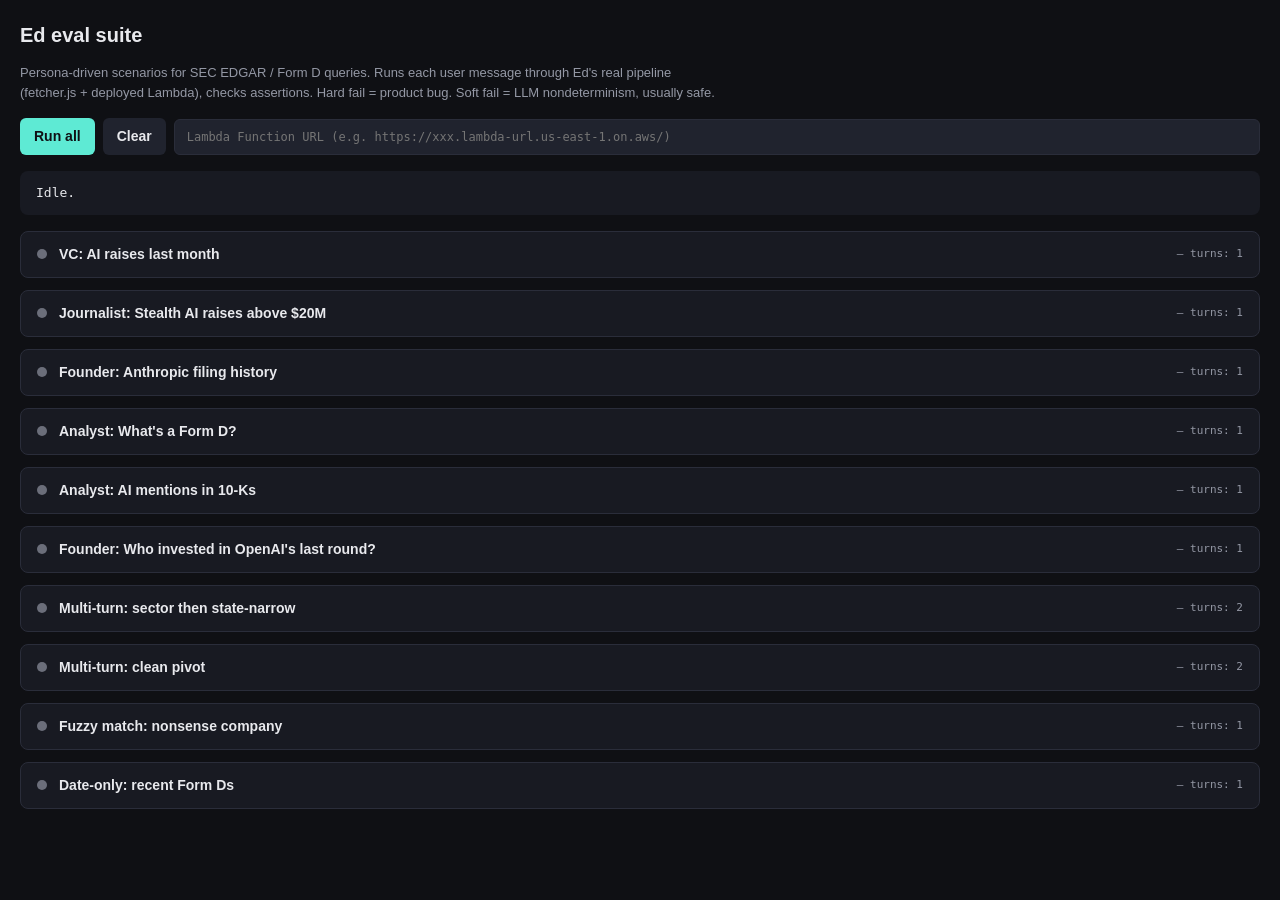
==== evals-ed.html @ 45d4872c "Add files via upload" ====
<!DOCTYPE html>
<html lang="en">
<head>
<meta charset="UTF-8">
<title>Ed evals</title>
<style>
  :root {
    --bg: #0f1014;
    --surface: #181a22;
    --surface-elev: #20232e;
    --border: #2a2d3a;
    --text: #e8e9ed;
    --text-muted: #9498a5;
    --text-faint: #6b6e7a;
    --accent: #5eead4;
    --pass: #4ade80;
    --warn: #fbbf24;
    --fail: #f87171;
    --mono: 'JetBrains Mono', 'SF Mono', 'Consolas', monospace;
  }
  * { box-sizing: border-box; }
  body {
    margin: 0; background: var(--bg); color: var(--text);
    font: 14px/1.5 -apple-system, sans-serif; padding: 20px;
  }
  h1 { font-size: 20px; margin: 0 0 8px; }
  p.intro { color: var(--text-muted); font-size: 13px; max-width: 700px; }
  .toolbar { margin: 16px 0; display: flex; gap: 8px; align-items: center; flex-wrap: wrap; }
  button {
    background: var(--accent); color: var(--bg); border: none;
    border-radius: 6px; padding: 8px 14px; font: inherit; font-weight: 600;
    cursor: pointer;
  }
  button.secondary { background: var(--surface-elev); color: var(--text); }
  button:disabled { opacity: 0.5; cursor: not-allowed; }
  input.endpoint {
    flex: 1; min-width: 320px;
    background: var(--surface-elev); border: 1px solid var(--border);
    color: var(--text); padding: 8px 12px; border-radius: 6px;
    font: inherit; font-family: var(--mono); font-size: 12px;
  }
  .summary {
    margin: 16px 0; padding: 12px 16px;
    background: var(--surface); border-radius: 8px;
    font-family: var(--mono); font-size: 13px;
    display: flex; gap: 20px; flex-wrap: wrap;
  }
  .summary span.pass { color: var(--pass); }
  .summary span.warn { color: var(--warn); }
  .summary span.fail { color: var(--fail); }

  .scenario {
    background: var(--surface); border: 1px solid var(--border);
    border-radius: 8px; margin-bottom: 12px; overflow: hidden;
  }
  .scenario-header {
    padding: 12px 16px; display: flex; align-items: center; gap: 12px;
    cursor: pointer;
  }
  .scenario-header:hover { background: rgba(255,255,255,0.02); }
  .badge {
    width: 10px; height: 10px; border-radius: 50%;
    flex-shrink: 0;
  }
  .badge.pass { background: var(--pass); }
  .badge.warn { background: var(--warn); }
  .badge.fail { background: var(--fail); }
  .badge.pending { background: var(--text-faint); }
  .badge.running { background: var(--accent); animation: pulse 1s infinite; }
  @keyframes pulse { 50% { opacity: 0.4; } }
  .scenario-title { font-weight: 600; flex: 1; }
  .scenario-meta { font-family: var(--mono); font-size: 11px; color: var(--text-muted); }
  .scenario-body {
    padding: 0 16px 12px; display: none;
    border-top: 1px solid var(--border);
    margin-top: 8px;
  }
  .scenario.expanded .scenario-body { display: block; }
  .scenario-desc {
    color: var(--text-muted); font-size: 13px; padding: 12px 0;
  }

  .turn { margin: 12px 0; padding: 10px 12px; background: var(--surface-elev); border-radius: 6px; }
  .turn-q {
    font-family: var(--mono); font-size: 12px; color: var(--accent);
    margin-bottom: 6px;
  }
  .turn-q::before { content: '▸ '; color: var(--text-faint); }
  .turn-meta { font-family: var(--mono); font-size: 11px; color: var(--text-muted); margin-bottom: 8px; }
  .assertion { font-size: 12px; padding: 4px 0; padding-left: 22px; position: relative; }
  .assertion::before {
    position: absolute; left: 0; width: 16px; text-align: center;
    font-weight: 700;
  }
  .assertion.pass::before { content: '✓'; color: var(--pass); }
  .assertion.fail::before { content: '✗'; color: var(--fail); }
  .assertion .kind { font-family: var(--mono); font-size: 10px; color: var(--text-faint); margin-right: 6px; }
  .snapshot {
    margin-top: 8px; font-family: var(--mono); font-size: 11px;
    background: #000; color: #7aa2f7; padding: 8px 10px; border-radius: 4px;
    white-space: pre-wrap; max-height: 320px; overflow: auto;
  }
  .snapshot-toggle {
    font-size: 11px; color: var(--text-faint); cursor: pointer;
    padding: 4px 0; user-select: none;
  }
  .snapshot-toggle:hover { color: var(--accent); }
  .turn-fatal {
    color: var(--fail); font-family: var(--mono); font-size: 12px;
    background: rgba(248,113,113,0.1); padding: 8px; border-radius: 4px;
  }
</style>
</head>
<body>
<h1>Ed eval suite</h1>
<p class="intro">Persona-driven scenarios for SEC EDGAR / Form D queries. Runs each user message through Ed's real pipeline (fetcher.js + deployed Lambda), checks assertions. Hard fail = product bug. Soft fail = LLM nondeterminism, usually safe.</p>

<div class="toolbar">
  <button id="runAll">Run all</button>
  <button id="clearResults" class="secondary">Clear</button>
  <input class="endpoint" id="endpoint" placeholder="Lambda Function URL (e.g. https://xxx.lambda-url.us-east-1.on.aws/)">
</div>

<div class="summary" id="summary">Idle.</div>

<div id="scenarios"></div>

<script type="module">
  import { EVAL_SCENARIOS } from './eval-scenarios-ed.js';
  import { fetchEdgar, summarizePayloadForEd } from './fetcher.js';

  // <data /> tag detection (mirrors stream-client logic)
  const DATA_TAG_RE = /<data\s+([^>]+?)\/>|<data\s+([^>]*?)><\/data>/i;
  const ATTR_RE = /(\w+)\s*=\s*"([^"]*)"/g;

  function findDataTag(text) {
    const m = DATA_TAG_RE.exec(text);
    if (!m) {
      const partialIdx = text.lastIndexOf('<data');
      if (partialIdx >= 0) {
        const tail = text.slice(partialIdx);
        if (!/\/>/.test(tail) && !/<\/data>/i.test(tail)) {
          return { pending: true, partialIndex: partialIdx };
        }
      }
      return null;
    }
    const attrText = m[1] || m[2] || '';
    const attrs = {};
    for (const [, k, v] of attrText.matchAll(ATTR_RE)) attrs[k] = v;
    return { match: m[0], attrs, index: m.index, length: m[0].length };
  }

  function stripDataTags(text) {
    if (!text) return '';
    return text.replace(/<data\b[^>]*\/>/gi, '').replace(/\n{3,}/g, '\n\n').trim();
  }

  // Run one turn against Ed's real pipeline. Returns the same shape Ed's
  // ask() would have, so eval assertions can inspect it.
  async function runOneTurn(question, history, endpoint) {
    let dataTagSeen = false;
    let preTagText = '';
    let tagAttrs = null;
    const abort = new AbortController();
    const fullHistory = [...history, { role: 'user', content: question }];

    let firstPassFull = '';
    try {
      firstPassFull = await streamEdStream({
        endpoint,
        history: fullHistory,
        activeCardSummary: null,
        payloadSummary: null,
        abortController: abort,
        onChunk: (acc) => {
          if (dataTagSeen) return;
          const tagInfo = findDataTag(acc);
          if (tagInfo && !tagInfo.pending) {
            dataTagSeen = true;
            preTagText = acc.slice(0, tagInfo.index).trim();
            tagAttrs = tagInfo.attrs;
            abort.abort();
          }
        },
      });
    } catch (err) {
      if (!(dataTagSeen && err.name === 'AbortError')) {
        return { mode: 'error', error: err.message };
      }
    }

    if (!dataTagSeen) {
      return {
        mode: 'prose',
        tagAttrs: null,
        preTagText: firstPassFull,
        postTagText: '',
        rowCount: 0,
        rows: [],
      };
    }

    // Data pull
    let result;
    try {
      result = await fetchEdgar(tagAttrs, endpoint);
    } catch (err) {
      return {
        mode: 'error',
        tagAttrs,
        preTagText,
        error: err.message,
      };
    }

    // Second pass
    const summary = summarizePayloadForEd(result, tagAttrs);
    const historyForSecond = [
      ...fullHistory,
      { role: 'model', content: preTagText + '\n\n[data pulled; see card]' },
    ];

    let secondPassFull = '';
    try {
      const secondAbort = new AbortController();
      secondPassFull = await streamEdStream({
        endpoint,
        history: historyForSecond,
        activeCardSummary: null,
        payloadSummary: summary,
        abortController: secondAbort,
        onChunk: () => {},
      });
    } catch (err) {
      // non-fatal — we already have the card data
    }

    return {
      mode: 'data',
      tagAttrs,
      preTagText,
      postTagText: stripDataTags(secondPassFull),
      rowCount: result.rows.length,
      total: result.total,
      rows: result.rows,
      meta: result.meta,
    };
  }

  async function streamEdStream({ endpoint, history, activeCardSummary, payloadSummary, abortController, onChunk }) {
    const res = await fetch(endpoint, {
      method: 'POST',
      headers: { 'Content-Type': 'application/json' },
      body: JSON.stringify({
        request_type: 'ed_stream',
        history,
        active_card_summary: activeCardSummary || null,
        payload_summary: payloadSummary || null,
      }),
      signal: abortController?.signal,
    });
    if (!res.ok) throw new Error(`stream ${res.status}`);
    const reader = res.body.getReader();
    const decoder = new TextDecoder();
    let buffer = '', accumulated = '';
    while (true) {
      const { done, value } = await reader.read();
      if (done) break;
      buffer += decoder.decode(value, { stream: true });
      const lines = buffer.split('\n');
      buffer = lines.pop();
      for (const line of lines) {
        if (!line.startsWith('data: ')) continue;
        const raw = line.slice(6).trim();
        try {
          const msg = JSON.parse(raw);
          if (msg.t === 'chunk' && msg.text) {
            accumulated += msg.text;
            onChunk(accumulated);
          } else if (msg.t === 'done') return accumulated;
          else if (msg.t === 'error') throw new Error(msg.msg || 'stream error');
        } catch (e) { if (e.message?.includes('stream')) throw e; }
      }
    }
    return accumulated;
  }

  // ─── UI ───────────────────────────────────────────────────────────

  const scenariosEl = document.getElementById('scenarios');
  const summaryEl = document.getElementById('summary');
  const endpointEl = document.getElementById('endpoint');

  // Restore endpoint from URL or localStorage
  const params = new URLSearchParams(window.location.search);
  endpointEl.value = params.get('endpoint') || localStorage.getItem('ed_eval_endpoint') || '';
  endpointEl.addEventListener('change', () => {
    localStorage.setItem('ed_eval_endpoint', endpointEl.value.trim());
  });

  function renderScenario(scenario, idx) {
    const el = document.createElement('div');
    el.className = 'scenario';
    el.id = `scenario-${idx}`;
    el.innerHTML = `
      <div class="scenario-header">
        <div class="badge pending" data-role="badge"></div>
        <div class="scenario-title">${scenario.name}</div>
        <div class="scenario-meta" data-role="meta">— turns: ${scenario.turns.length}</div>
      </div>
      <div class="scenario-body">
        <div class="scenario-desc">${scenario.description}</div>
        <div data-role="turns"></div>
      </div>
    `;
    el.querySelector('.scenario-header').addEventListener('click', () => {
      el.classList.toggle('expanded');
    });
    return el;
  }

  function renderScenarios() {
    scenariosEl.innerHTML = '';
    EVAL_SCENARIOS.forEach((sc, i) => scenariosEl.appendChild(renderScenario(sc, i)));
  }

  function escapeHtml(s) {
    return String(s ?? '').replace(/[&<>"']/g, c => ({ '&':'&amp;','<':'&lt;','>':'&gt;','"':'&quot;',"'":'&#39;' }[c]));
  }

  function renderTurn(scenarioEl, turn, result, assertions, durationMs) {
    const turnsEl = scenarioEl.querySelector('[data-role="turns"]');
    const t = document.createElement('div');
    t.className = 'turn';
    const totalAsserts = assertions.length;
    const passed = assertions.filter(a => a.pass).length;
    const failedHard = assertions.filter(a => !a.pass && a.kind === 'hard').length;
    t.innerHTML = `
      <div class="turn-q">${escapeHtml(turn.question)}</div>
      <div class="turn-meta">
        ${result.mode || 'unknown'} · ${durationMs}ms · ${result.rowCount || 0} rows · ${passed}/${totalAsserts} asserts
      </div>
      ${assertions.map(a => `
        <div class="assertion ${a.pass ? 'pass' : 'fail'}">
          <span class="kind">${a.kind}</span> ${escapeHtml(a.label)}
        </div>
      `).join('')}
      <div class="snapshot-toggle" data-role="snap-toggle">▸ Show snapshot</div>
      <div class="snapshot" data-role="snap" style="display:none">${escapeHtml(JSON.stringify({
        mode: result.mode,
        tagAttrs: result.tagAttrs,
        rowCount: result.rowCount,
        total: result.total,
        preTagText: (result.preTagText || '').slice(0, 500),
        postTagText: (result.postTagText || '').slice(0, 500),
        error: result.error,
        meta: result.meta,
      }, null, 2))}</div>
    `;
    t.querySelector('[data-role="snap-toggle"]').addEventListener('click', e => {
      const snap = t.querySelector('[data-role="snap"]');
      const showing = snap.style.display !== 'none';
      snap.style.display = showing ? 'none' : 'block';
      e.target.textContent = showing ? '▸ Show snapshot' : '▾ Hide snapshot';
    });
    turnsEl.appendChild(t);
    return { failedHard };
  }

  function setBadge(scenarioEl, status) {
    const b = scenarioEl.querySelector('[data-role="badge"]');
    b.className = 'badge ' + status;
  }

  async function runScenario(scenario, idx, endpoint) {
    const el = document.getElementById(`scenario-${idx}`);
    el.classList.add('expanded');
    setBadge(el, 'running');
    el.querySelector('[data-role="turns"]').innerHTML = '';

    const history = [];
    let allHardPass = true;
    let anySoftFail = false;

    for (const turn of scenario.turns) {
      const t0 = Date.now();
      let result;
      try {
        result = await runOneTurn(turn.question, history, endpoint);
      } catch (err) {
        result = { mode: 'error', error: err.message };
      }
      const durationMs = Date.now() - t0;

      // Add user + model to history for next turn
      history.push({ role: 'user', content: turn.question });
      const modelContent = (result.preTagText || '') + (result.postTagText ? '\n\n' + result.postTagText : '');
      if (modelContent.trim()) history.push({ role: 'model', content: modelContent });

      // Run assertions
      const assertions = (turn.assert || []).map(a => {
        let passed = false;
        try { passed = !!a.check(result); } catch { passed = false; }
        return { kind: a.type || 'hard', label: a.label, pass: passed };
      });

      assertions.forEach(a => {
        if (!a.pass && a.kind === 'hard') allHardPass = false;
        if (!a.pass && a.kind === 'soft') anySoftFail = true;
      });

      renderTurn(el, turn, result, assertions, durationMs);
    }

    const status = !allHardPass ? 'fail' : (anySoftFail ? 'warn' : 'pass');
    setBadge(el, status);
    return status;
  }

  async function runAll() {
    const endpoint = endpointEl.value.trim();
    if (!endpoint) {
      alert('Set the Lambda Function URL first.');
      return;
    }
    document.getElementById('runAll').disabled = true;
    summaryEl.innerHTML = 'Running…';
    const results = { pass: 0, warn: 0, fail: 0 };
    const t0 = Date.now();
    for (let i = 0; i < EVAL_SCENARIOS.length; i++) {
      const status = await runScenario(EVAL_SCENARIOS[i], i, endpoint);
      results[status]++;
      summaryEl.innerHTML = `
        <span class="pass">${results.pass} passed</span>
        <span class="warn">${results.warn} warning</span>
        <span class="fail">${results.fail} failed</span>
        <span>${i + 1}/${EVAL_SCENARIOS.length} scenarios</span>
        <span>${((Date.now() - t0) / 1000).toFixed(1)}s elapsed</span>
      `;
    }
    document.getElementById('runAll').disabled = false;
  }

  document.getElementById('runAll').addEventListener('click', runAll);
  document.getElementById('clearResults').addEventListener('click', () => {
    EVAL_SCENARIOS.forEach((_, i) => {
      const el = document.getElementById(`scenario-${i}`);
      if (el) {
        setBadge(el, 'pending');
        el.querySelector('[data-role="turns"]').innerHTML = '';
        el.classList.remove('expanded');
      }
    });
    summaryEl.textContent = 'Idle.';
  });

  renderScenarios();
</script>
</body>
</html>
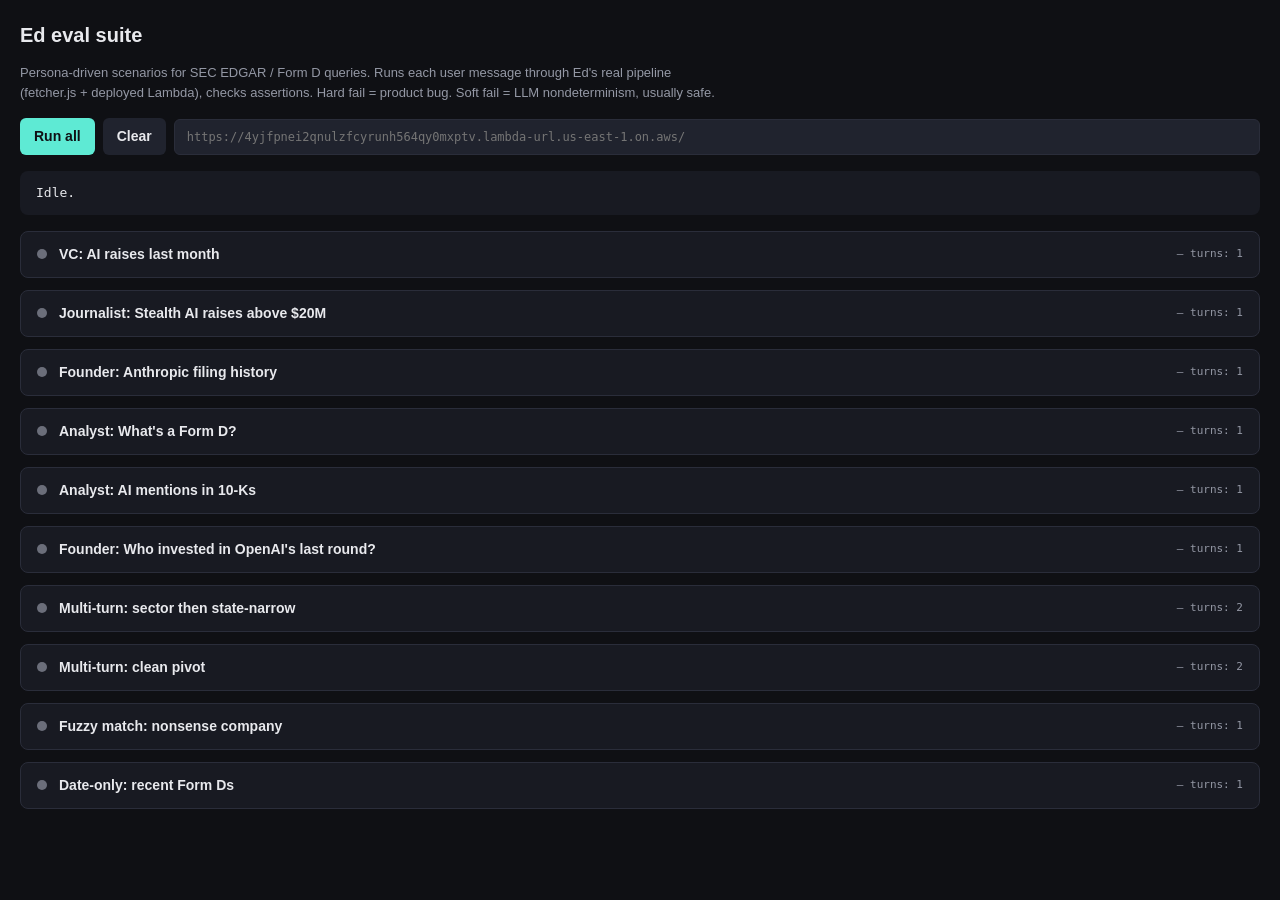
==== commit 641939aa: "Add files via upload" ====
--- a/evals-ed.html
+++ b/evals-ed.html
@@ -118,7 +118,7 @@
 <div class="toolbar">
   <button id="runAll">Run all</button>
   <button id="clearResults" class="secondary">Clear</button>
-  <input class="endpoint" id="endpoint" placeholder="Lambda Function URL (e.g. https://xxx.lambda-url.us-east-1.on.aws/)">
+  <input class="endpoint" id="endpoint" placeholder="https://4yjfpnei2qnulzfcyrunh564qy0mxptv.lambda-url.us-east-1.on.aws/">
 </div>
 
 <div class="summary" id="summary">Idle.</div>
